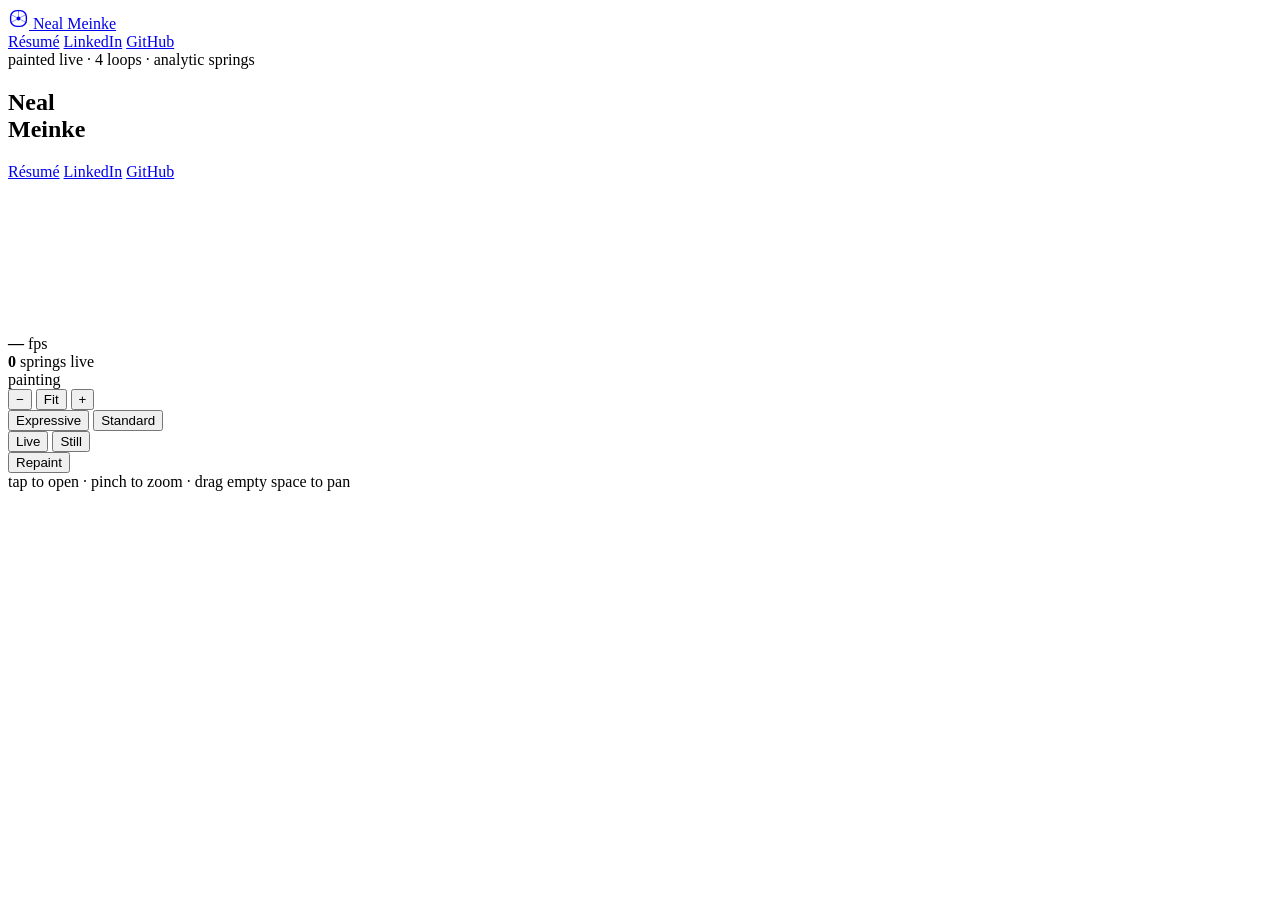
==== index.html @ ae598ada "job titles in projects" ====
<!DOCTYPE html>
<html lang="en">
<head>
<meta charset="UTF-8" />
<meta name="viewport" content="width=device-width, initial-scale=1.0, viewport-fit=cover" />
<title>Neal Meinke — AI Engineer</title>
<meta name="description" content="Neal Meinke — Senior Lead Application Developer at ADP, building the agent layer of ADP Assist. Ten years in conversational AI, six at enterprise scale across ADP, Aetna and Lincoln Financial. Agent architecture, MCP, LangGraph, TypeScript." />
<meta name="author" content="Neal Meinke" />
<meta property="og:title" content="Neal Meinke — Enterprise AI Engineer" />
<meta property="og:description" content="Senior Lead Application Developer at ADP, on the team building ADP Assist. Production AI agents at enterprise scale — and a system for how they get delivered." />
<meta property="og:type" content="profile" />
<meta property="og:url" content="https://nealm682.github.io/" />
<meta name="twitter:card" content="summary" />
<link rel="canonical" href="https://nealm682.github.io/" />
<link rel="preconnect" href="https://fonts.googleapis.com" />
<link rel="preconnect" href="https://fonts.gstatic.com" crossorigin />
<link href="https://fonts.googleapis.com/css2?family=Space+Grotesk:wght@400;500;600;700&family=IBM+Plex+Sans:wght@400;500;600&family=JetBrains+Mono:wght@400;500&display=swap" rel="stylesheet" />
<!-- Bump ?v= whenever site.css or engine.js changes. GitHub Pages caches
     assets for ~10 minutes and browsers cache them harder than HTML, so
     without this a visitor can get new markup with the old stylesheet. -->
<link rel="stylesheet" href="assets/site.css?v=23" />
</head>
<body>

<div id="app">

  <!-- mobile only: identity and links move up here so the reading card
       gets the vertical space they were using inside the rail -->
  <header class="topbar">
    <a class="wordmark" href="./" aria-label="Neal Meinke — home">
      <svg viewBox="0 0 24 24" width="21" height="21" aria-hidden="true" focusable="false">
        <path d="M12 12 L12 2.5 M12 12 L20.5 7.5 M12 12 L20.5 16.5 M12 12 L3.5 16.5 M12 12 L3.5 7.5"
              stroke="currentColor" stroke-width="1" opacity=".5" fill="none" stroke-linecap="round"/>
        <rect x="3" y="3" width="18" height="18" rx="7"
              fill="none" stroke="currentColor" stroke-width="1.6"/>
        <circle cx="12" cy="12" r="2.2" fill="currentColor"/>
      </svg>
      <span>Neal Meinke</span>
    </a>
    <nav class="topnav">
      <a href="resume/">Résumé</a>
      <a href="https://www.linkedin.com/in/neal-meinke-40620150/">LinkedIn</a>
      <a href="https://github.com/nealm682">GitHub</a>
    </nav>
  </header>

  <!-- mobile only: tap-reliable navigation for the current level.
       The graph is the pleasure; this is the guarantee. -->
  <nav class="navstrip" id="navstrip" aria-label="Graph navigation"></nav>

  <aside class="rail">
    <div class="mark"><span class="pulse"></span>painted live · 4 loops · analytic springs</div>

    <div class="head-row">
      <h1 id="ident-name">Neal<br />Meinke</h1>
      <p class="role" id="ident-role"></p>
    </div>

    <div class="detail" id="detail">
      <div class="kicker" id="d-kicker"></div>
      <h2 id="d-title"></h2>
      <div class="scroll" id="d-scroll">
        <p class="body" id="d-body"></p>
        <div class="rule"></div>
        <div class="long" id="d-long"></div>
        <div class="video" id="d-video"></div>
        <div class="golinks" id="d-links"></div>
        <div class="foot-note" id="d-foot"></div>
      </div>
      <div class="chips" id="d-chips"></div>
    </div>

    <div class="rail-foot">
      <div class="links">
        <a href="resume/">Résumé</a>
        <a href="https://www.linkedin.com/in/neal-meinke-40620150/">LinkedIn</a>
        <a href="https://github.com/nealm682">GitHub</a>
      </div>
    </div>
  </aside>

  <div class="split" id="split" role="separator" aria-orientation="vertical"
       aria-label="Resize reading column" tabindex="0"
       title="Drag to resize · double-click to reset"></div>

  <main class="stage">
    <canvas id="c"></canvas>

    <div class="hud lab">
      <div><b id="h-fps">—</b> fps</div>
      <div><b id="h-springs">0</b> springs live</div>
      <div class="state" id="h-state">painting</div>
    </div>

    <div class="controls">
      <!-- Zoom is the only control a visitor needs. Everything tagged .lab is
           hidden unless the page is opened with ?lab — see ARCHITECTURE.md. -->
      <div class="seg" role="group" aria-label="Zoom">
        <button id="b-out" aria-label="Zoom out">&minus;</button>
        <button id="b-fit" aria-label="Reset zoom">Fit</button>
        <button id="b-in" aria-label="Zoom in">+</button>
      </div>
      <div class="seg lab" role="group" aria-label="Motion scheme">
        <button id="b-exp" aria-pressed="true">Expressive</button>
        <button id="b-std" aria-pressed="false">Standard</button>
      </div>
      <div class="seg lab" role="group" aria-label="Ambient motion">
        <button id="b-live" aria-pressed="true">Live</button>
        <button id="b-still" aria-pressed="false">Still</button>
      </div>
      <div class="seg lab">
        <button id="b-repaint" aria-pressed="false">Repaint</button>
      </div>
    </div>

    <div class="hint">tap to open · pinch to zoom · drag empty space to pan</div>
  </main>

</div>

<!-- ============================================================
     CONTENT REGISTRY
     Every file in content/ calls NM.add([...]) or NM.setIdentity({...}).
     Plain <script> tags rather than fetch(), so the site also works when
     opened directly from disk with file:// — no server required to preview.
     To add a branch: drop a new file in content/ and add one line here.
     ============================================================ -->
<script>
  window.NM = {
    identity: null,
    nodes: [],
    add: function (list) { this.nodes = this.nodes.concat(list); return this; },
    setIdentity: function (o) { this.identity = o; return this; }
  };
</script>

<script src="content/00-identity.js"></script>
<script src="content/10-core.js"></script>
<script src="content/20-hubs.js"></script>
<script src="content/30-experience.js"></script>
<script src="content/40-skills.js"></script>
<script src="content/50-projects.js"></script>
<script src="content/60-approach.js"></script>
<script src="content/70-concepts.js"></script>
<script src="content/71-concepts-painted-ui.js"></script>

<script src="assets/engine.js?v=25"></script>
</body>
</html>
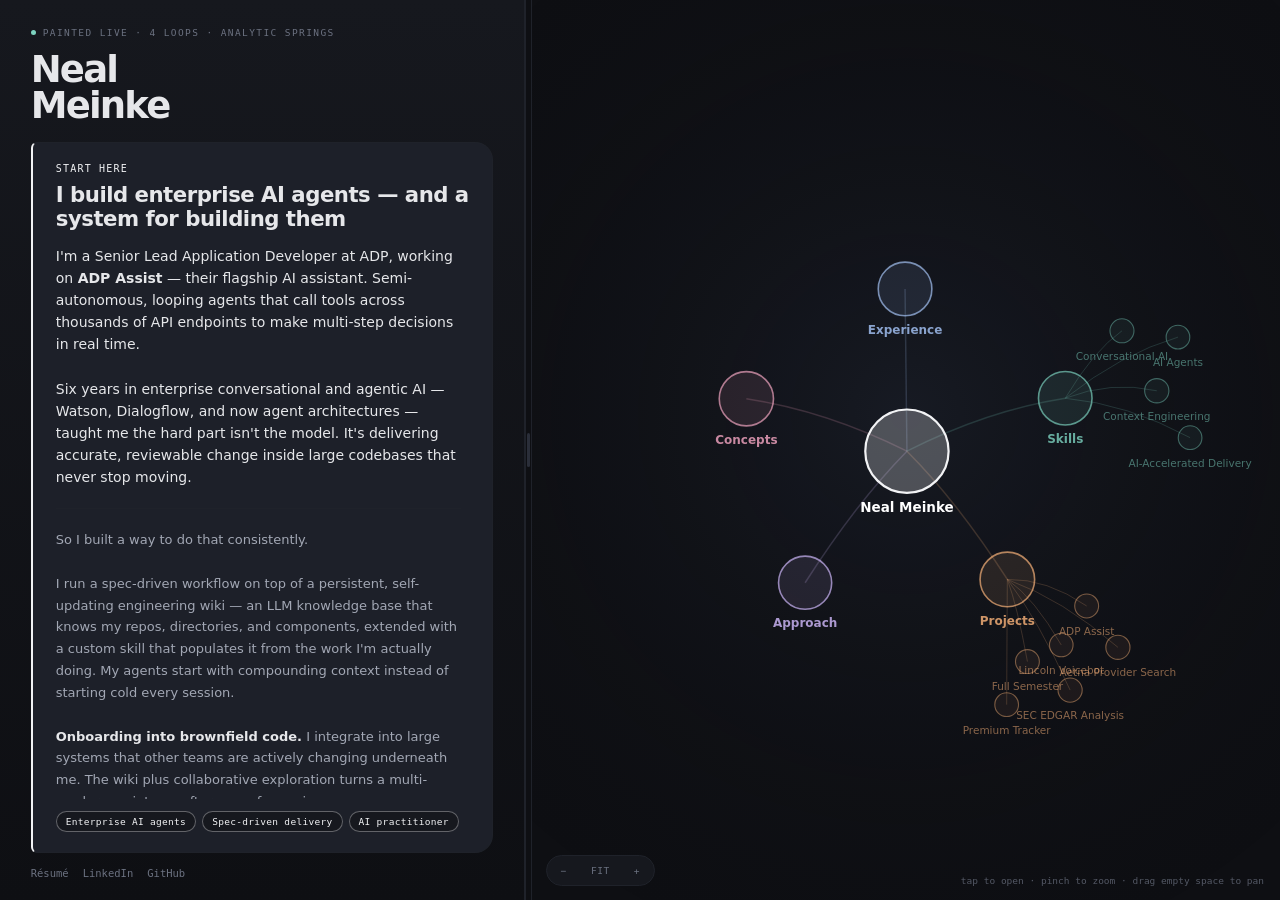
==== commit 5fe4d9b6: "adding resume for easy button" ====
--- a/index.html
+++ b/index.html
@@ -18,7 +18,7 @@
 <!-- Bump ?v= whenever site.css or engine.js changes. GitHub Pages caches
      assets for ~10 minutes and browsers cache them harder than HTML, so
      without this a visitor can get new markup with the old stylesheet. -->
-<link rel="stylesheet" href="assets/site.css?v=23" />
+<link rel="stylesheet" href="assets/site.css?v=26" />
 </head>
 <body>
 
@@ -144,6 +144,6 @@
 <script src="content/70-concepts.js"></script>
 <script src="content/71-concepts-painted-ui.js"></script>
 
-<script src="assets/engine.js?v=25"></script>
+<script src="assets/engine.js?v=26"></script>
 </body>
 </html>
--- a/assets/site.css
+++ b/assets/site.css
@@ -0,0 +1,442 @@
+/* ============================================================
+   Neal Meinke — painted homepage
+   Above the fold, always. No page scroll, ever.
+
+   Motion system ported from the painted-ui wiki:
+     wiki/techniques/motion-physics.md  — analytic damped springs,
+       spatial/effects families, the six-token table
+     wiki/concepts/four-loops.md        — producers mutate, renderer samples
+     wiki/concepts/client-side-compositing.md — canvas, never waits
+   ============================================================ */
+
+:root {
+  --surface:        #0e0f13;
+  --surface-c:      #16181e;
+  --surface-c-high: #1d2029;
+  --outline:        #2a2e39;
+  --outline-soft:   #1f222a;
+  --on-surface:     #e6e7ea;
+  --on-surface-var: #a2a7b4;
+  --on-surface-dim: #6b7180;
+
+  --exp:  #a8c7fa;
+  --skl:  #7dd3c0;
+  --prj:  #ffb77c;
+  --app:  #d3bbff;
+  --cpt:  #f7a8c4;
+  --core: #f2f3f5;
+
+  --disp: 'Space Grotesk', system-ui, sans-serif;
+  --body: 'IBM Plex Sans', system-ui, -apple-system, sans-serif;
+  --mono: 'JetBrains Mono', ui-monospace, monospace;
+}
+
+* { box-sizing: border-box; }
+
+html, body {
+  margin: 0; padding: 0;
+  height: 100%;
+  overflow: hidden;              /* above the fold. non-negotiable. */
+  overscroll-behavior: none;
+}
+
+body {
+  background: var(--surface);
+  color: var(--on-surface);
+  font-family: var(--body);
+  -webkit-font-smoothing: antialiased;
+  touch-action: manipulation;
+}
+
+#app {
+  position: fixed; inset: 0;
+  height: 100dvh;
+  display: grid;
+  /* the reading column takes the space; the graph gets what's left.
+     --rail-w is driven by the splitter. */
+  --rail-w: 41vw;
+  grid-template-columns: minmax(340px, var(--rail-w)) 7px 1fr;
+}
+
+/* ---------------- mobile top bar (hidden on desktop) ---------------- */
+
+.topbar { display: none; }
+.navstrip { display: none; }
+
+/* ---------------- splitter ---------------- */
+
+.split {
+  position: relative; z-index: 5;
+  background: var(--surface);
+  cursor: col-resize;
+  display: flex; align-items: center; justify-content: center;
+  border-left: 1px solid var(--outline-soft);
+  border-right: 1px solid var(--outline-soft);
+  transition: background .2s;
+  touch-action: none;
+}
+.split::before {
+  content: ''; width: 3px; height: 34px; border-radius: 999px;
+  background: var(--outline); transition: background .2s, height .2s;
+}
+.split:hover::before, .split:focus-visible::before, .split.dragging::before {
+  background: var(--skl); height: 60px;
+}
+.split:focus-visible { outline: none; }
+.split.dragging { background: var(--surface-c); }
+body.resizing { cursor: col-resize; user-select: none; }
+
+/* ---------------- left rail: identity + the read ---------------- */
+
+.rail {
+  position: relative; z-index: 3;
+  display: flex; flex-direction: column;
+  padding: clamp(22px, 3vh, 36px) clamp(24px, 2.4vw, 46px) clamp(16px, 2vh, 26px);
+  border-right: 1px solid var(--outline-soft);
+  background: linear-gradient(180deg, var(--surface-c) 0%, var(--surface) 100%);
+  min-height: 0;
+  /* type below scales against THIS column, not the viewport — so everything
+     grows when you drag the splitter, instead of stopping at a fixed cap */
+  container-type: inline-size;
+  container-name: read;
+}
+
+.mark {
+  font-family: var(--mono); font-size: 9.5px; letter-spacing: 1.4px;
+  text-transform: uppercase; color: var(--on-surface-dim);
+  display: flex; align-items: center; gap: 7px; margin-bottom: 14px;
+}
+.mark .pulse {
+  width: 5px; height: 5px; border-radius: 50%; background: var(--skl); flex: 0 0 auto;
+}
+
+.head-row {
+  display: flex; align-items: flex-end; gap: clamp(16px, 2vw, 34px);
+  margin-bottom: 18px; flex: 0 0 auto;
+}
+h1 {
+  font-family: var(--disp); font-weight: 700;
+  font-size: clamp(30px, 8cqi, 58px);
+  line-height: .98; letter-spacing: -1.8px;
+  margin: 0; flex: 0 0 auto;
+}
+.role {
+  font-size: clamp(12.5px, 1.7cqi, 16.5px); line-height: 1.52;
+  color: var(--on-surface-var); margin: 0 0 4px; flex: 1 1 auto;
+}
+.role b { color: var(--on-surface); font-weight: 600; }
+
+/* the reading card — takes every pixel the rail can spare */
+.detail {
+  background: var(--surface-c-high);
+  border: 1px solid var(--outline-soft);
+  border-left: 2px solid var(--accent-live, var(--outline));
+  border-radius: 6px 18px 18px 6px;
+  padding: clamp(16px, 2.2vh, 24px) clamp(18px, 1.8vw, 30px);
+  flex: 1 1 auto;
+  min-height: 0;
+  display: flex; flex-direction: column;
+  transition: border-color .35s;
+}
+
+.detail .kicker {
+  font-family: var(--mono); font-size: clamp(10px, 1.1cqi, 13px);
+  letter-spacing: 1.2px;
+  text-transform: uppercase; color: var(--accent-live, var(--on-surface-dim));
+  margin-bottom: 9px; flex: 0 0 auto;
+}
+.detail h2 {
+  font-family: var(--disp); font-weight: 600;
+  font-size: clamp(18px, 4.6cqi, 46px);
+  letter-spacing: -.5px; margin: 0 0 14px; line-height: 1.12; flex: 0 0 auto;
+}
+
+/* one scroll region: short read, rule, long read */
+.detail .scroll {
+  flex: 1 1 auto; min-height: 0; overflow-y: auto; padding-right: 8px;
+  scrollbar-width: thin; scrollbar-color: var(--outline) transparent;
+}
+.detail .scroll::-webkit-scrollbar { width: 4px; }
+.detail .scroll::-webkit-scrollbar-thumb { background: var(--outline); border-radius: 4px; }
+
+/* No fixed character cap — the text fills whatever width the splitter gives it.
+   Line length is held steady by scaling the type with the column instead.
+   The ratio matters: chars-per-line ≈ 2 / (cqi factor), so 2.7cqi holds the
+   measure near 70 characters whether the rail is 500px or 1200px wide. */
+.detail .body {
+  font-size: clamp(14px, 2.7cqi, 30px); line-height: 1.58;
+  color: var(--on-surface); margin: 0; white-space: pre-wrap;
+}
+.detail .body::after {
+  content: '▍'; color: var(--accent-live, var(--skl)); opacity: var(--caret, 0);
+}
+.detail .rule {
+  height: 1px; background: var(--outline-soft); margin: 20px 0;
+}
+.detail .long {
+  font-size: clamp(13px, 2.4cqi, 27px); line-height: 1.68;
+  color: var(--on-surface-var); margin: 0; white-space: pre-wrap;
+}
+.detail .long strong { color: var(--on-surface); font-weight: 600; }
+.detail .foot-note {
+  font-family: var(--mono); font-size: clamp(10px, 1.05cqi, 12.5px);
+  color: var(--on-surface-dim); margin-top: 16px; line-height: 1.7;
+}
+
+/* ---------------- inline looping clip ----------------
+   Silent, autoplaying, repeating. Shows a thing instead of describing it. */
+
+.clip { margin: 0 0 18px; }
+.clip video, .clip img {
+  width: 100%; display: block;
+  border: 1px solid var(--outline);
+  border-radius: 14px;
+  background: var(--surface-c);
+}
+.clip figcaption {
+  font-family: var(--mono); font-size: clamp(10px, 1.05cqi, 12px);
+  color: var(--on-surface-dim);
+  margin-top: 9px; line-height: 1.5;
+}
+
+/* ---------------- embedded demo video ----------------
+   Click-to-load facade: a thumbnail until you press play, then the real
+   player. Embedding an iframe on every node would pull ~1MB of YouTube
+   script and set third-party cookies before anyone asked to watch. */
+
+.video { margin-top: 20px; }
+.video:empty { margin-top: 0; }
+
+.vfacade {
+  position: relative; display: block; width: 100%;
+  aspect-ratio: 16 / 9;
+  padding: 0; border: 1px solid var(--outline); border-radius: 14px;
+  overflow: hidden; background: var(--surface-c); cursor: pointer;
+  transition: border-color .25s;
+}
+.vfacade:hover { border-color: var(--accent-live, var(--skl)); }
+.vfacade img {
+  width: 100%; height: 100%; object-fit: cover; display: block;
+  opacity: .78; transition: opacity .3s, transform .5s cubic-bezier(.2,.8,.2,1);
+}
+.vfacade:hover img { opacity: 1; transform: scale(1.03); }
+
+.vplay {
+  position: absolute; inset: 0; margin: auto;
+  width: 58px; height: 58px; border-radius: 50%;
+  background: rgba(14,15,19,.66);
+  -webkit-backdrop-filter: blur(6px); backdrop-filter: blur(6px);
+  border: 1px solid rgba(255,255,255,.22);
+  display: flex; align-items: center; justify-content: center;
+  transition: background .25s, transform .25s;
+}
+.vfacade:hover .vplay { background: rgba(14,15,19,.85); transform: scale(1.07); }
+.vplay svg { margin-left: 3px; }
+
+.vcap {
+  position: absolute; left: 12px; bottom: 10px;
+  font-family: var(--mono); font-size: 10.5px; letter-spacing: .4px;
+  color: #fff; text-shadow: 0 1px 8px rgba(0,0,0,.9);
+}
+
+.video iframe {
+  width: 100%; aspect-ratio: 16 / 9;
+  border: 0; border-radius: 14px; display: block;
+}
+
+/* outbound links to things hosted elsewhere */
+.golinks { display: flex; flex-wrap: wrap; gap: 8px; margin-top: 16px; flex: 0 0 auto; }
+.golinks:empty { margin-top: 0; }
+.golink {
+  display: inline-flex; align-items: center; gap: 8px;
+  font-family: var(--disp); font-weight: 500;
+  font-size: clamp(12.5px, 1.35cqi, 15.5px);
+  padding: 7px 13px; border-radius: 10px;
+  border: 1px solid var(--outline); background: var(--surface-c);
+  text-decoration: none; opacity: 0; transform: translateY(4px);
+}
+.golink:hover { background: var(--surface-c-high); }
+.golink .arr { font-size: 11px; opacity: .75; }
+
+/* the filled one — the action you'd most like a visitor to take */
+.golink.primary { font-weight: 600; }
+.golink.primary:hover { filter: brightness(1.1); }
+.golink.primary .arr { opacity: .6; }
+
+.chips { display: flex; flex-wrap: wrap; gap: 6px; margin-top: 12px; flex: 0 0 auto; }
+.chip {
+  font-family: var(--mono); font-size: 9.5px; letter-spacing: .3px;
+  padding: 4px 9px; border-radius: 999px;
+  border: 1px solid var(--outline); color: var(--on-surface-var);
+  background: var(--surface-c);
+  opacity: 0; transform: translateY(4px);
+}
+
+.rail-foot { margin-top: 14px; flex: 0 0 auto; }
+.links { display: flex; gap: 14px; }
+.links a {
+  font-family: var(--mono); font-size: 10.5px; color: var(--on-surface-dim);
+  text-decoration: none; border-bottom: 1px solid transparent; padding-bottom: 2px;
+}
+.links a:hover { color: var(--skl); border-bottom-color: var(--skl); }
+
+/* ---------------- stage ---------------- */
+
+.stage { position: relative; min-width: 0; min-height: 0; }
+canvas {
+  display: block; width: 100%; height: 100%; cursor: default;
+  touch-action: none;              /* so a drag is a drag, not a scroll */
+}
+
+/* Instrumentation. Hidden for visitors; revealed with ?lab on the URL so the
+   engine can still be demonstrated without maintaining a second build. */
+.lab { display: none !important; }
+body.lab .lab { display: flex !important; }
+body.lab .hud.lab { display: block !important; }
+
+.hud {
+  position: absolute; top: 14px; right: 16px; z-index: 4;
+  font-family: var(--mono); font-size: 9.5px; letter-spacing: .4px;
+  color: var(--on-surface-dim); text-align: right; line-height: 1.85;
+  pointer-events: none; user-select: none;
+}
+.hud b { color: var(--on-surface-var); font-weight: 500; }
+.hud .state { color: var(--skl); }
+.hud .state.quiesced { color: var(--on-surface-dim); }
+
+.controls {
+  position: absolute; left: 14px; bottom: 14px; z-index: 4;
+  display: flex; gap: 7px; align-items: center; flex-wrap: wrap;
+}
+.seg {
+  display: flex; background: var(--surface-c); border: 1px solid var(--outline-soft);
+  border-radius: 999px; padding: 3px; gap: 2px;
+}
+.seg button {
+  font-family: var(--mono); font-size: 9.5px; letter-spacing: .5px;
+  text-transform: uppercase; color: var(--on-surface-dim);
+  background: none; border: none; cursor: pointer;
+  padding: 6px 11px; border-radius: 999px;
+  transition: background .25s, color .25s;
+}
+.seg button[aria-pressed="true"] { background: var(--surface-c-high); color: var(--on-surface); }
+.seg button:hover { color: var(--on-surface); }
+
+.hint {
+  position: absolute; right: 16px; bottom: 14px; z-index: 4;
+  font-family: var(--mono); font-size: 9.5px; color: var(--on-surface-dim);
+  pointer-events: none; opacity: .75;
+}
+
+/* ---------------- responsive: still no page scroll ---------------- */
+
+@media (max-width: 1180px) {
+  #app { --rail-w: 46vw; }
+}
+
+@media (max-width: 820px) {
+  /* four stacked rows: header, graph, nav strip, reading card */
+  #app {
+    grid-template-columns: 1fr;
+    grid-template-rows: auto 1fr auto auto;
+  }
+  .split { display: none; }
+
+  .navstrip {
+    order: 2;
+    display: block;
+    padding: 10px 12px;
+    border-top: 1px solid var(--outline-soft);
+    background: var(--surface);
+  }
+
+  .navselect {
+    -webkit-appearance: none; appearance: none;
+    width: 100%; min-height: 46px;
+    padding: 0 40px 0 16px;
+    border-radius: 12px;
+    border: 1px solid var(--outline);
+    background-color: var(--surface-c);
+    color: var(--on-surface);
+    font-family: var(--disp); font-weight: 600; font-size: 15px;
+    letter-spacing: -.2px;
+    touch-action: manipulation;
+    /* chevron, drawn rather than shipped as an asset */
+    background-image:
+      url("data:image/svg+xml;utf8,<svg xmlns='http://www.w3.org/2000/svg' width='14' height='9' viewBox='0 0 14 9'><path d='M1 1l6 6 6-6' fill='none' stroke='%237dd3c0' stroke-width='1.8' stroke-linecap='round' stroke-linejoin='round'/></svg>");
+    background-repeat: no-repeat;
+    background-position: right 15px center;
+  }
+  .navselect:focus { outline: none; border-color: var(--skl); }
+  .navselect option { background: var(--surface-c); color: var(--on-surface); }
+  .navselect optgroup { background: var(--surface); color: var(--on-surface-dim); }
+
+  .topbar {
+    order: 0;
+    display: flex; align-items: center; justify-content: space-between;
+    gap: 12px;
+    padding: 10px 14px calc(10px + env(safe-area-inset-top, 0px));
+    border-bottom: 1px solid var(--outline-soft);
+    background: var(--surface-c);
+    min-height: 46px;
+  }
+  .wordmark {
+    display: inline-flex; align-items: center; gap: 9px;
+    text-decoration: none; color: var(--on-surface);
+    font-family: var(--disp); font-weight: 600; font-size: 15px;
+    letter-spacing: -.3px;
+  }
+  .wordmark svg { color: var(--skl); flex: 0 0 auto; }
+  .topnav { display: flex; gap: 14px; }
+  .topnav a {
+    font-family: var(--mono); font-size: 10.5px; color: var(--on-surface-dim);
+    text-decoration: none; padding: 6px 0;
+  }
+  .topnav a:active { color: var(--skl); }
+
+  .stage { order: 1; }
+
+  /* the rail is now nothing but the reading card */
+  .rail {
+    order: 3; border-right: none; border-top: 1px solid var(--outline-soft);
+    padding: 0 12px calc(12px + env(safe-area-inset-bottom, 0px));
+    max-height: 48dvh;
+  }
+  .mark, .head-row, .rail-foot { display: none; }
+
+  .detail {
+    border-radius: 14px; padding: 14px 16px;
+    border-left-width: 2px; margin-top: 12px;
+  }
+  .detail h2 { font-size: 18px; margin-bottom: 10px; }
+  .detail .body { font-size: 14.5px; }
+  .detail .long { font-size: 13.5px; }
+  .hint { display: none; }
+
+  /* zoom becomes two small round buttons in the corner rather than a pill —
+     the graph needs the real estate more than the label does */
+  .controls { bottom: 10px; left: 10px; right: auto; gap: 6px; }
+  .controls .seg {
+    background: none; border: none; padding: 0; gap: 6px;
+  }
+  .controls .seg button {
+    width: 38px; height: 38px; padding: 0;
+    display: flex; align-items: center; justify-content: center;
+    border-radius: 50%; font-size: 17px; line-height: 1;
+    background: rgba(22,24,30,.82); border: 1px solid var(--outline-soft);
+    color: var(--on-surface-var);
+    -webkit-backdrop-filter: blur(6px); backdrop-filter: blur(6px);
+  }
+  .controls .seg button:active { background: var(--surface-c-high); }
+  /* "Fit" is redundant on touch — double-tap resets, and the nav strip
+     re-frames on every selection */
+  #b-fit { display: none; }
+  body.lab .seg.lab button { min-height: 40px; padding: 9px 12px; font-size: 10px;
+    width: auto; height: auto; border-radius: 999px; }
+}
+
+@media (max-width: 820px) and (orientation: landscape) {
+  /* phone on its side — the graph needs the height more than the text does */
+  .rail { max-height: 62dvh; }
+  .topbar { min-height: 40px; padding-top: 6px; padding-bottom: 6px; }
+}
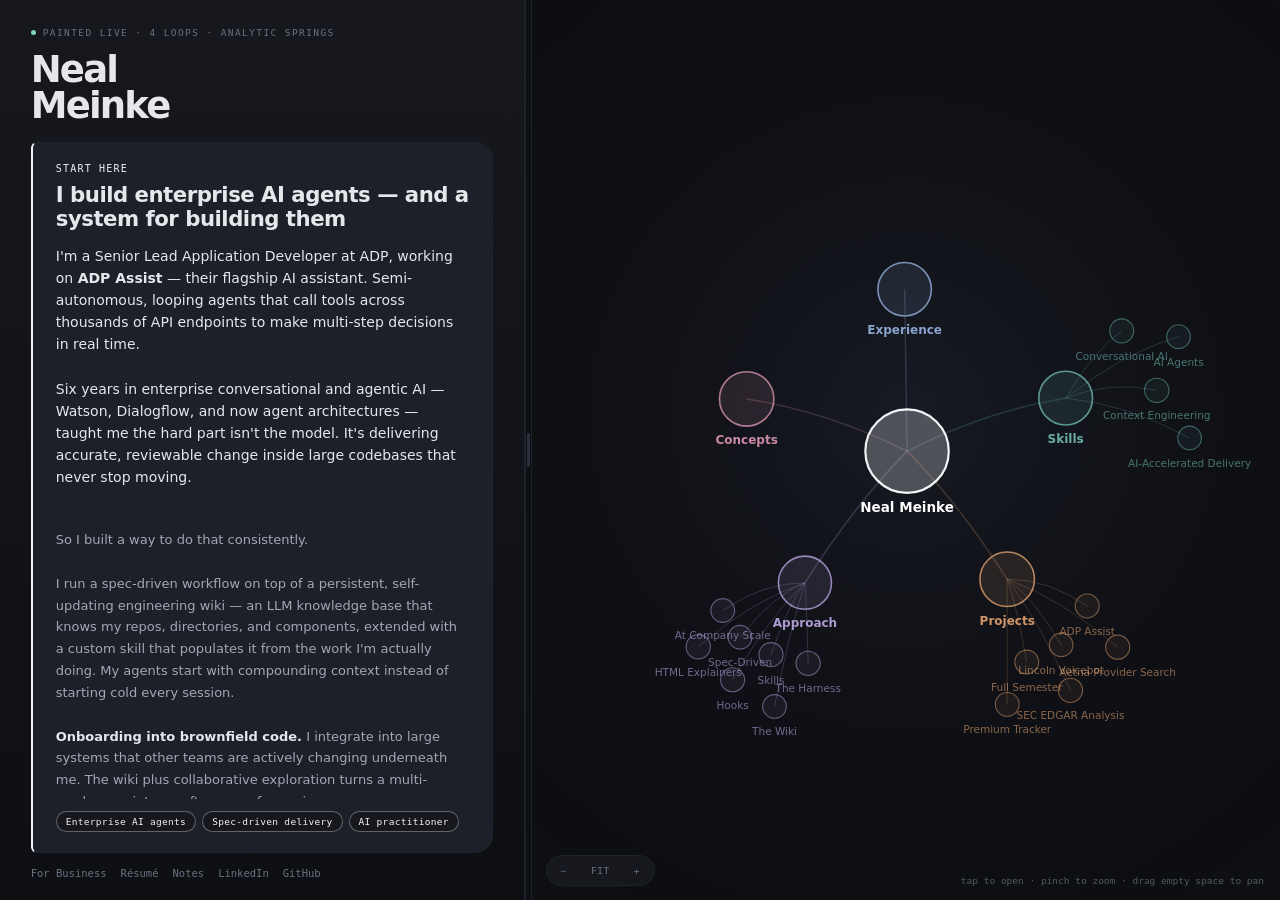
==== commit 8511e0fe: "how a business can apply it" ====
--- a/index.html
+++ b/index.html
@@ -38,7 +38,9 @@
       <span>Neal Meinke</span>
     </a>
     <nav class="topnav">
+      <a href="operating-knowledge/">For Business</a>
       <a href="resume/">Résumé</a>
+      <a href="notes/">Notes</a>
       <a href="https://www.linkedin.com/in/neal-meinke-40620150/">LinkedIn</a>
       <a href="https://github.com/nealm682">GitHub</a>
     </nav>
@@ -72,7 +74,9 @@
 
     <div class="rail-foot">
       <div class="links">
+        <a href="operating-knowledge/">For Business</a>
         <a href="resume/">Résumé</a>
+        <a href="notes/">Notes</a>
         <a href="https://www.linkedin.com/in/neal-meinke-40620150/">LinkedIn</a>
         <a href="https://github.com/nealm682">GitHub</a>
       </div>
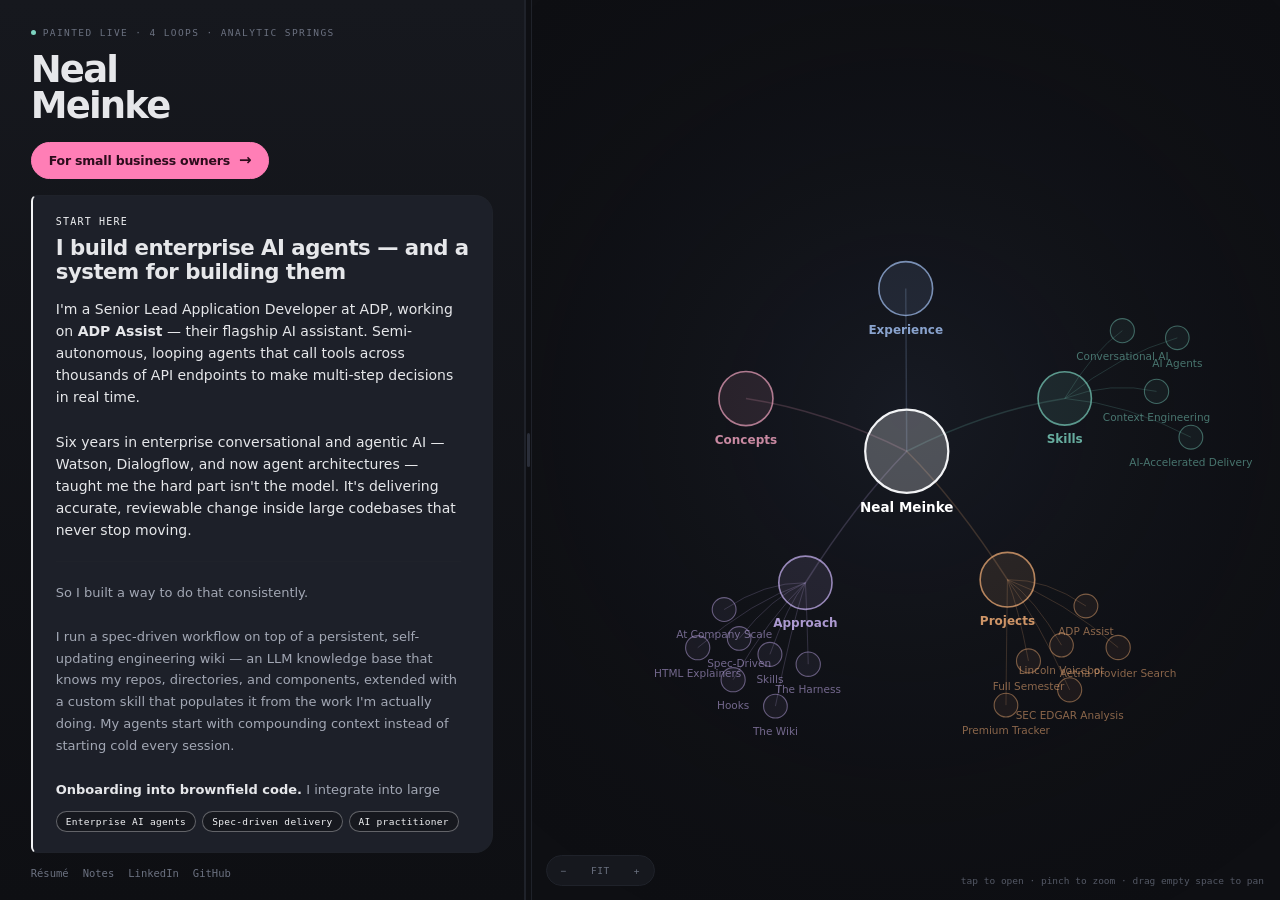
==== commit 660e2bf3: "adding pink button" ====
--- a/index.html
+++ b/index.html
@@ -18,7 +18,7 @@
 <!-- Bump ?v= whenever site.css or engine.js changes. GitHub Pages caches
      assets for ~10 minutes and browsers cache them harder than HTML, so
      without this a visitor can get new markup with the old stylesheet. -->
-<link rel="stylesheet" href="assets/site.css?v=26" />
+<link rel="stylesheet" href="assets/site.css?v=27" />
 </head>
 <body>
 
@@ -38,7 +38,6 @@
       <span>Neal Meinke</span>
     </a>
     <nav class="topnav">
-      <a href="operating-knowledge/">For Business</a>
       <a href="resume/">Résumé</a>
       <a href="notes/">Notes</a>
       <a href="https://www.linkedin.com/in/neal-meinke-40620150/">LinkedIn</a>
@@ -58,6 +57,14 @@
       <p class="role" id="ident-role"></p>
     </div>
 
+    <!-- Deliberately outside .head-row: the head row is hidden on mobile and
+         this button should survive that. Sits above the reading card at every
+         width. -->
+    <a class="biz-cta" href="operating-knowledge/">
+      <span class="t">For small business owners</span>
+      <span class="ar" aria-hidden="true">→</span>
+    </a>
+
     <div class="detail" id="detail">
       <div class="kicker" id="d-kicker"></div>
       <h2 id="d-title"></h2>
@@ -74,7 +81,6 @@
 
     <div class="rail-foot">
       <div class="links">
-        <a href="operating-knowledge/">For Business</a>
         <a href="resume/">Résumé</a>
         <a href="notes/">Notes</a>
         <a href="https://www.linkedin.com/in/neal-meinke-40620150/">LinkedIn</a>
--- a/assets/site.css
+++ b/assets/site.css
@@ -25,6 +25,12 @@
   --app:  #d3bbff;
   --cpt:  #f7a8c4;
   --core: #f2f3f5;
+
+  /* Deliberately hotter than --cpt. The node palette is muted so the graph
+     reads as one object; this has to read as an action, not a category. */
+  --biz:     #ff7eb6;
+  --biz-lit: #ffa3cc;
+  --biz-ink: #2d0c1c;
 
   --disp: 'Space Grotesk', system-ui, sans-serif;
   --body: 'IBM Plex Sans', system-ui, -apple-system, sans-serif;
@@ -125,6 +131,47 @@
   color: var(--on-surface-var); margin: 0 0 4px; flex: 1 1 auto;
 }
 .role b { color: var(--on-surface); font-weight: 600; }
+
+/* ---------------- small-business CTA ----------------
+   Lives between the head row and the reading card. The one element on this
+   page addressed to somebody who isn't hiring me. */
+
+.biz-cta {
+  display: inline-flex; align-items: center; gap: 9px;
+  align-self: flex-start; flex: 0 0 auto;
+  margin: 0 0 16px;
+  padding: 10px 17px;
+  border-radius: 999px;
+  background: var(--biz);
+  color: var(--biz-ink);
+  text-decoration: none;
+  font-family: var(--disp); font-weight: 600;
+  font-size: clamp(12.5px, 1.45cqi, 14.5px);
+  letter-spacing: -.2px; line-height: 1;
+  border: 1px solid var(--biz);
+  animation: bizpulse 3.6s ease-in-out infinite;
+  transition: transform .2s cubic-bezier(.2,.6,.2,1), background .2s;
+}
+.biz-cta:hover  { transform: translateY(-2px); background: var(--biz-lit); }
+.biz-cta:active { transform: translateY(0); }
+.biz-cta:focus-visible { outline: 2px solid var(--biz-lit); outline-offset: 3px; }
+.biz-cta .ar { font-size: 15px; line-height: 1; transition: transform .2s; }
+.biz-cta:hover .ar { transform: translateX(3px); }
+
+/* draws the eye once every few seconds without moving anything — the ring
+   expands out of the button rather than the button itself scaling, so it
+   never nudges the layout */
+@keyframes bizpulse {
+  0%, 100% { box-shadow: 0 0 0 0 rgba(255,126,182,.40); }
+  55%      { box-shadow: 0 0 0 10px rgba(255,126,182,0); }
+}
+/* the engine reads this preference too — the button shouldn't be the one
+   thing on the page that ignores it */
+@media (prefers-reduced-motion: reduce) {
+  .biz-cta { animation: none; }
+  .biz-cta:hover { transform: none; }
+  .biz-cta:hover .ar { transform: none; }
+}
 
 /* the reading card — takes every pixel the rail can spare */
 .detail {
@@ -404,6 +451,13 @@
   }
   .mark, .head-row, .rail-foot { display: none; }
 
+  /* the head row goes away on mobile; this deliberately doesn't. Full-width
+     pill sitting above the reading card. */
+  .biz-cta {
+    margin: 12px 0 0; width: 100%;
+    justify-content: center; padding: 12px 16px; font-size: 14px;
+  }
+
   .detail {
     border-radius: 14px; padding: 14px 16px;
     border-left-width: 2px; margin-top: 12px;
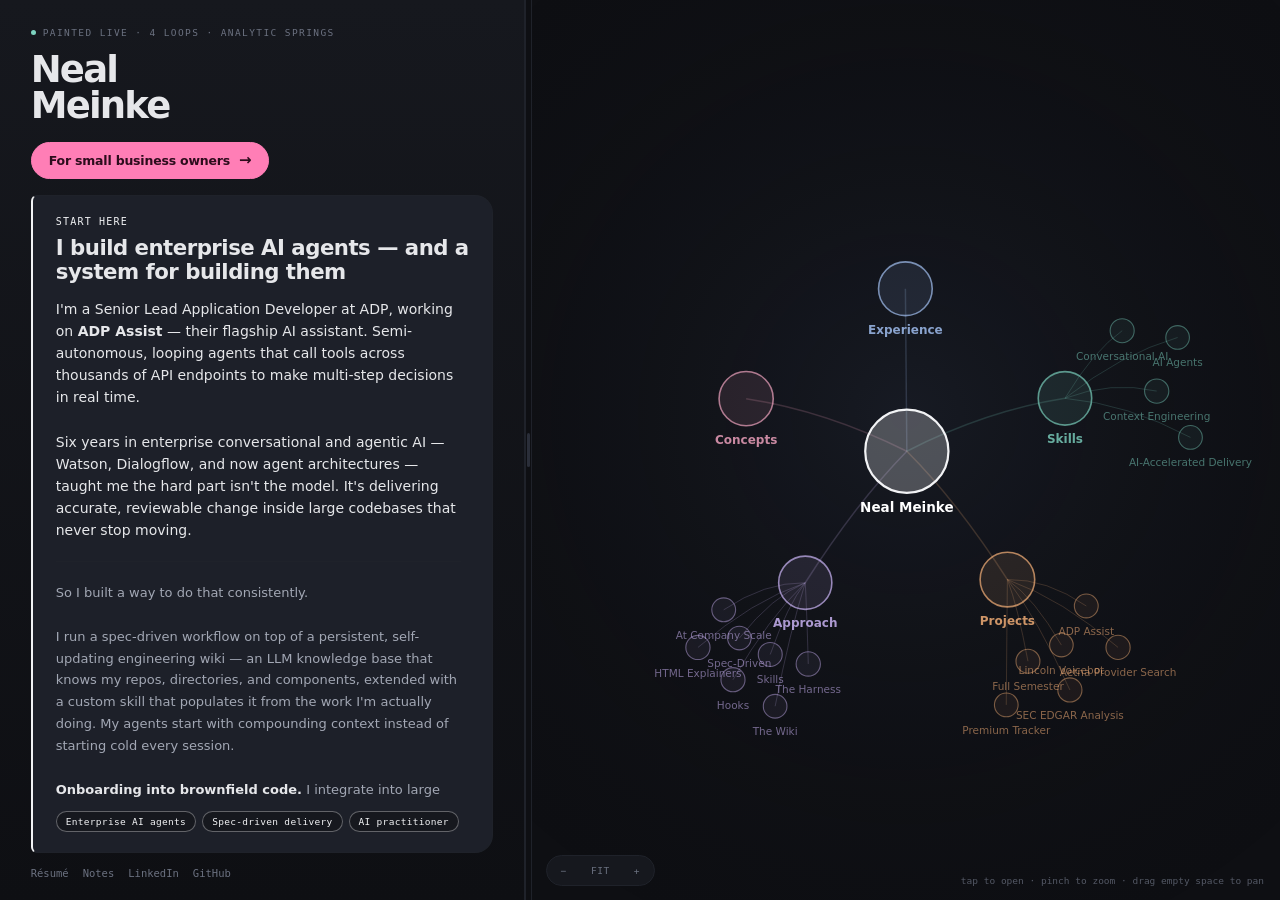
==== commit 43b519ad: "adding tracking ids from Google" ====
--- a/index.html
+++ b/index.html
@@ -19,6 +19,15 @@
      assets for ~10 minutes and browsers cache them harder than HTML, so
      without this a visitor can get new markup with the old stylesheet. -->
 <link rel="stylesheet" href="assets/site.css?v=27" />
+
+<!-- Google tag (gtag.js) -->
+<script async src="https://www.googletagmanager.com/gtag/js?id=G-M3BQS0FRV9"></script>
+<script>
+  window.dataLayer = window.dataLayer || [];
+  function gtag(){dataLayer.push(arguments);}
+  gtag('js', new Date());
+  gtag('config', 'G-M3BQS0FRV9');
+</script>
 </head>
 <body>
 
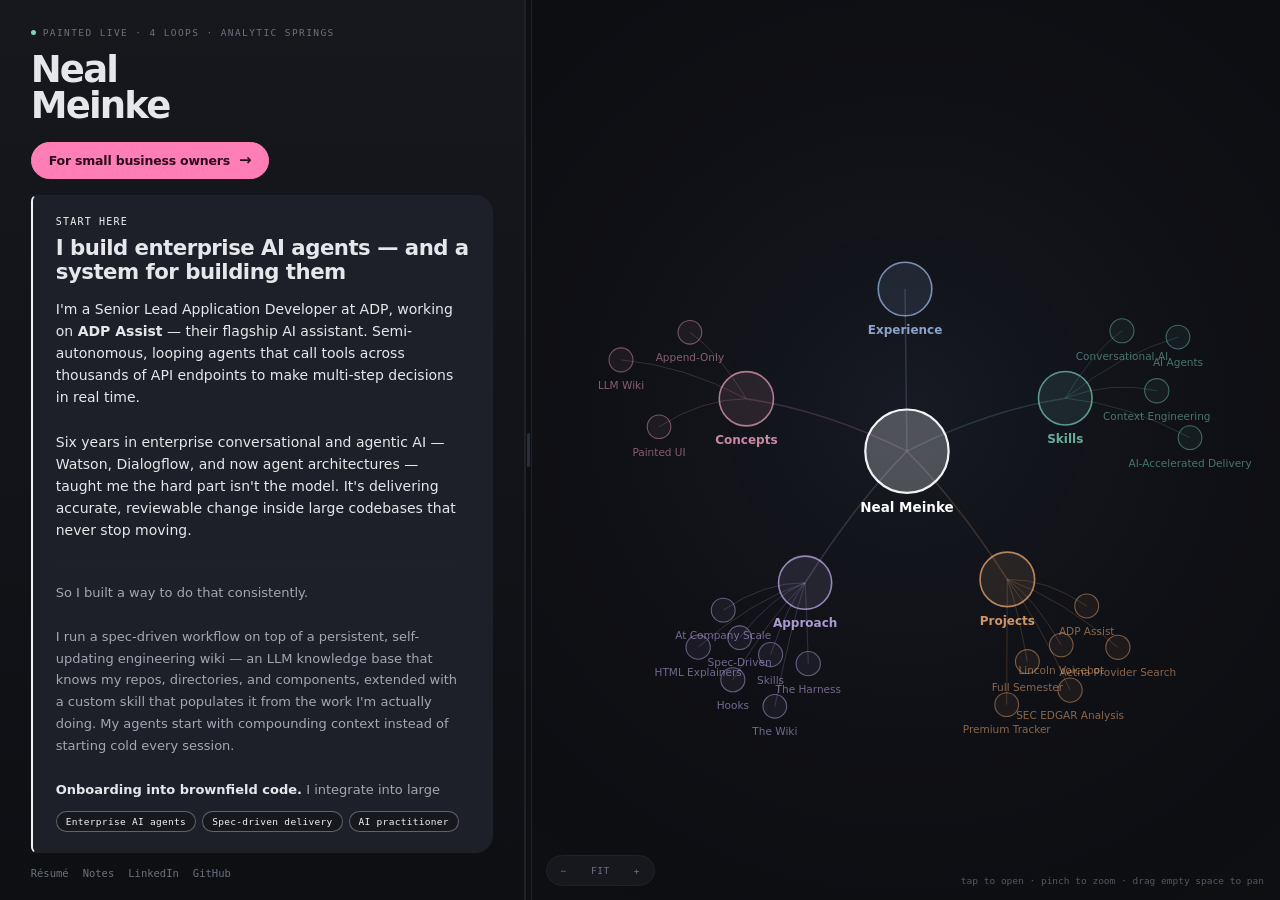
==== commit e5888d5b: "adding mobile expansion for reading" ====
--- a/index.html
+++ b/index.html
@@ -18,7 +18,7 @@
 <!-- Bump ?v= whenever site.css or engine.js changes. GitHub Pages caches
      assets for ~10 minutes and browsers cache them harder than HTML, so
      without this a visitor can get new markup with the old stylesheet. -->
-<link rel="stylesheet" href="assets/site.css?v=27" />
+<link rel="stylesheet" href="assets/site.css?v=28" />
 
 <!-- Google tag (gtag.js) -->
 <script async src="https://www.googletagmanager.com/gtag/js?id=G-M3BQS0FRV9"></script>
@@ -74,6 +74,14 @@
       <span class="ar" aria-hidden="true">→</span>
     </a>
 
+    <!-- mobile only: the reading card gets about an inch of scroll once the
+         graph, the nav strip and the CTA have taken their share. This expands
+         it to nearly the full screen and hides everything competing with it. -->
+    <button class="sheet-handle" id="sheet-handle" aria-expanded="false" aria-controls="detail">
+      <span class="grip" aria-hidden="true"></span>
+      <span class="txt">Expand for reading</span>
+    </button>
+
     <div class="detail" id="detail">
       <div class="kicker" id="d-kicker"></div>
       <h2 id="d-title"></h2>
@@ -164,5 +172,39 @@
 <script src="content/71-concepts-painted-ui.js"></script>
 
 <script src="assets/engine.js?v=26"></script>
+
+<!-- Mobile reading mode. Kept out of engine.js deliberately — this is layout
+     chrome, not motion, and engine.js shouldn't need a cache bump for it. -->
+<script>
+(function () {
+  var h = document.getElementById('sheet-handle');
+  if (!h) return;
+  var label = h.querySelector('.txt');
+
+  h.addEventListener('click', function () {
+    var on = document.body.classList.toggle('reading');
+    h.setAttribute('aria-expanded', on ? 'true' : 'false');
+    label.textContent = on ? 'Collapse' : 'Expand for reading';
+
+    /* The canvas sizes off its own box. Growing the rail shrinks the stage
+       through the grid, which fires no window resize — so the engine would
+       keep painting at the old height until something else nudged it. */
+    var t0 = Date.now();
+    (function nudge() {
+      window.dispatchEvent(new Event('resize'));
+      if (Date.now() - t0 < 480) requestAnimationFrame(nudge);
+    })();
+  });
+
+  /* Escape leaves reading mode before the engine's own Escape handling takes
+     the graph home — otherwise one key does two things at once. */
+  window.addEventListener('keydown', function (e) {
+    if (e.key === 'Escape' && document.body.classList.contains('reading')) {
+      e.stopPropagation();
+      h.click();
+    }
+  }, true);
+})();
+</script>
 </body>
 </html>
--- a/assets/site.css
+++ b/assets/site.css
@@ -68,6 +68,7 @@
 
 .topbar { display: none; }
 .navstrip { display: none; }
+.sheet-handle { display: none; }   /* mobile-only; see the 820px block */
 
 /* ---------------- splitter ---------------- */
 
@@ -171,6 +172,8 @@
   .biz-cta { animation: none; }
   .biz-cta:hover { transform: none; }
   .biz-cta:hover .ar { transform: none; }
+  /* reading mode still works, it just arrives instead of sliding */
+  .rail, .stage, .sheet-handle .grip { transition: none; }
 }
 
 /* the reading card — takes every pixel the rail can spare */
@@ -448,7 +451,44 @@
     order: 3; border-right: none; border-top: 1px solid var(--outline-soft);
     padding: 0 12px calc(12px + env(safe-area-inset-bottom, 0px));
     max-height: 48dvh;
-  }
+    transition: max-height .42s cubic-bezier(.2, .7, .2, 1);
+  }
+
+  /* ---- reading mode ----------------------------------------------------
+     At 48dvh, minus the CTA, the title and the chips, the actual scroll
+     region is about an inch. This trades the graph for reading space.
+     Only max-height moves: the stage sits in the 1fr row, so growing the
+     rail shrinks it through the grid with nothing else to keep in sync. */
+
+  .sheet-handle {
+    display: flex; align-items: center; justify-content: center; gap: 10px;
+    width: 100%; margin: 10px 0 0; padding: 9px 12px 10px;
+    background: none; border: none; cursor: pointer;
+    font-family: var(--mono); font-size: 10px; letter-spacing: .9px;
+    text-transform: uppercase; color: var(--on-surface-dim);
+    -webkit-tap-highlight-color: transparent;
+    min-height: 40px;                       /* stays a comfortable tap target */
+  }
+  .sheet-handle .grip {
+    width: 32px; height: 4px; border-radius: 999px; background: var(--outline);
+    transition: background .2s, width .25s cubic-bezier(.2,.7,.2,1);
+  }
+  .sheet-handle:active .grip { background: var(--skl); width: 44px; }
+  .sheet-handle:focus-visible { outline: 2px solid var(--skl); outline-offset: -3px; border-radius: 10px; }
+
+  .stage { transition: opacity .42s ease; }
+
+  body.reading .rail    { max-height: 82dvh; }
+  body.reading .stage   { opacity: .16; }
+  body.reading .biz-cta { display: none; }   /* ~58px back */
+  body.reading .chips   { display: none; }   /* the pills at the bottom */
+  body.reading .sheet-handle .grip { width: 44px; background: var(--skl); }
+
+  body.reading .detail            { margin-top: 6px; padding: 12px 14px; }
+  body.reading .detail h2         { font-size: 16.5px; margin-bottom: 8px; }
+  body.reading .detail .kicker    { margin-bottom: 6px; }
+  body.reading .detail .body      { font-size: 15px; }
+  body.reading .detail .long      { font-size: 14.5px; }
   .mark, .head-row, .rail-foot { display: none; }
 
   /* the head row goes away on mobile; this deliberately doesn't. Full-width
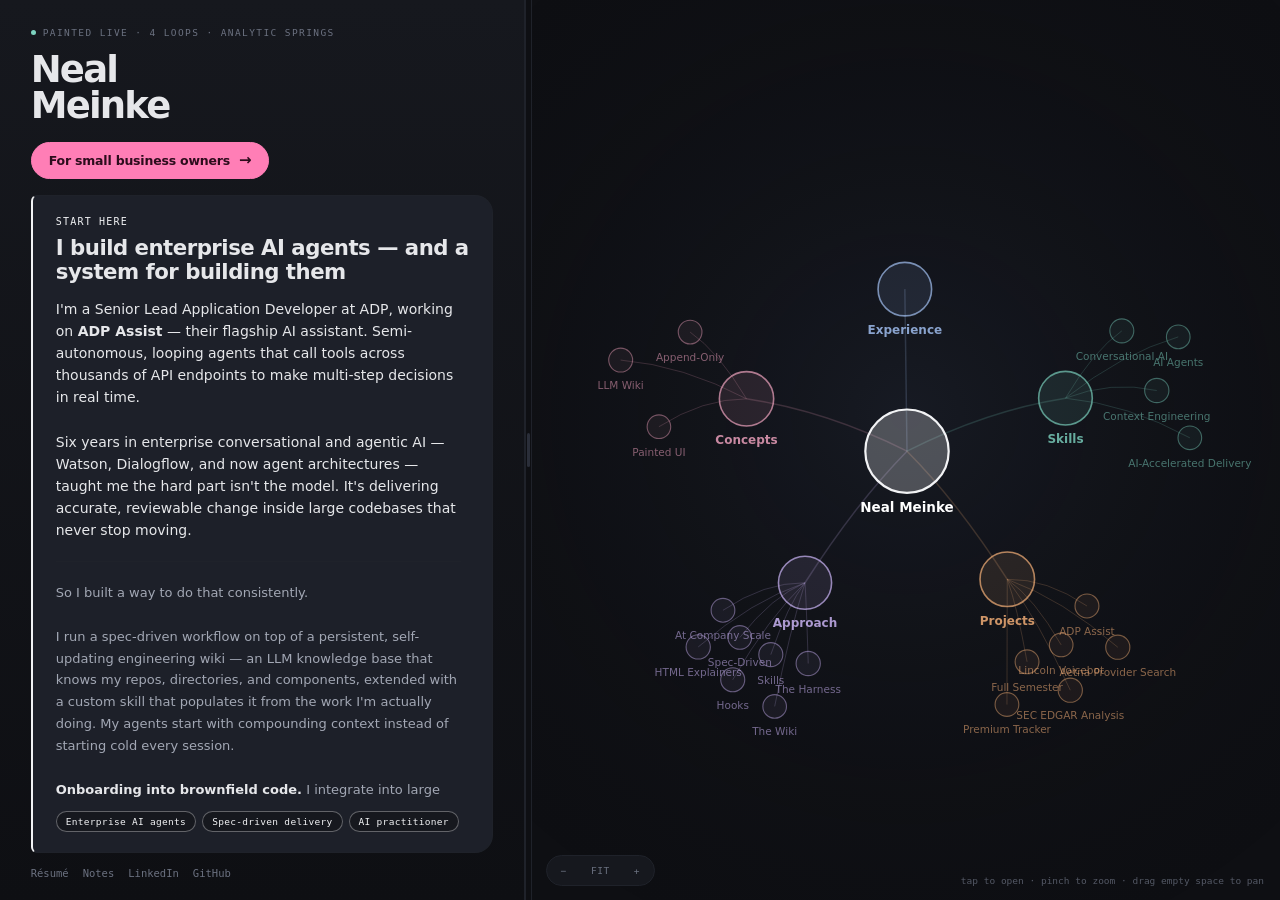
==== commit 8012f01d: "mobile pulse for expanding screen" ====
--- a/index.html
+++ b/index.html
@@ -179,9 +179,51 @@
 (function () {
   var h = document.getElementById('sheet-handle');
   if (!h) return;
-  var label = h.querySelector('.txt');
+  var label  = h.querySelector('.txt');
+  var scroll = document.getElementById('d-scroll');
+
+  /* ---- the hint -------------------------------------------------------
+     Pulses only when the scroll region is actually overflowing, stops for
+     good once the control has been used, and expires on its own after a few
+     cycles so it never becomes permanent ambient motion. */
+  var used = false, hintTimer = null, checkTimer = null;
+
+  function clearHint() {
+    h.classList.remove('hint');
+    clearTimeout(hintTimer);
+  }
+
+  function evaluate() {
+    if (used || !scroll) return;
+    if (document.body.classList.contains('reading')) return clearHint();
+    /* the handle is display:none above 820px — no hint on desktop */
+    if (getComputedStyle(h).display === 'none') return clearHint();
+
+    var overflowing = scroll.scrollHeight - scroll.clientHeight > 24;
+    if (!overflowing) return clearHint();
+
+    h.classList.add('hint');
+    clearTimeout(hintTimer);
+    hintTimer = setTimeout(clearHint, 12000);   /* ~5 cycles, then quiet */
+  }
+
+  function scheduleEvaluate() {
+    clearTimeout(checkTimer);
+    checkTimer = setTimeout(evaluate, 320);     /* let the type-in settle */
+  }
+
+  if (scroll && 'MutationObserver' in window) {
+    /* content is rewritten whenever a node is selected, and types in one
+       character at a time — so measure after it stops changing, not during */
+    new MutationObserver(scheduleEvaluate)
+      .observe(scroll, { childList: true, subtree: true, characterData: true });
+  }
+  window.addEventListener('resize', scheduleEvaluate);
+  scheduleEvaluate();
 
   h.addEventListener('click', function () {
+    used = true;
+    clearHint();
     var on = document.body.classList.toggle('reading');
     h.setAttribute('aria-expanded', on ? 'true' : 'false');
     label.textContent = on ? 'Collapse' : 'Expand for reading';
--- a/assets/site.css
+++ b/assets/site.css
@@ -174,6 +174,7 @@
   .biz-cta:hover .ar { transform: none; }
   /* reading mode still works, it just arrives instead of sliding */
   .rail, .stage, .sheet-handle .grip { transition: none; }
+  .sheet-handle.hint .grip, .sheet-handle.hint .txt { animation: none; }
 }
 
 /* the reading card — takes every pixel the rail can spare */
@@ -476,6 +477,23 @@
   .sheet-handle:active .grip { background: var(--skl); width: 44px; }
   .sheet-handle:focus-visible { outline: 2px solid var(--skl); outline-offset: -3px; border-radius: 10px; }
 
+  /* The hint only runs when the scroll region is genuinely overflowing — a
+     control that pulses over content which already fits is telling a lie.
+     It's also on a budget: it stops after a few cycles rather than pulsing
+     at the reader indefinitely. Ambient motion is a budget, not a default. */
+  @keyframes gripPulse {
+    0%, 100% { background: var(--outline); width: 32px;
+               box-shadow: 0 0 0 0 rgba(125, 211, 192, 0); }
+    45%      { background: var(--skl); width: 48px;
+               box-shadow: 0 0 12px 2px rgba(125, 211, 192, .38); }
+  }
+  @keyframes hintGlow {
+    0%, 100% { color: var(--on-surface-dim); }
+    45%      { color: var(--skl); }
+  }
+  .sheet-handle.hint .grip { animation: gripPulse 2.4s ease-in-out infinite; }
+  .sheet-handle.hint .txt  { animation: hintGlow  2.4s ease-in-out infinite; }
+
   .stage { transition: opacity .42s ease; }
 
   body.reading .rail    { max-height: 82dvh; }
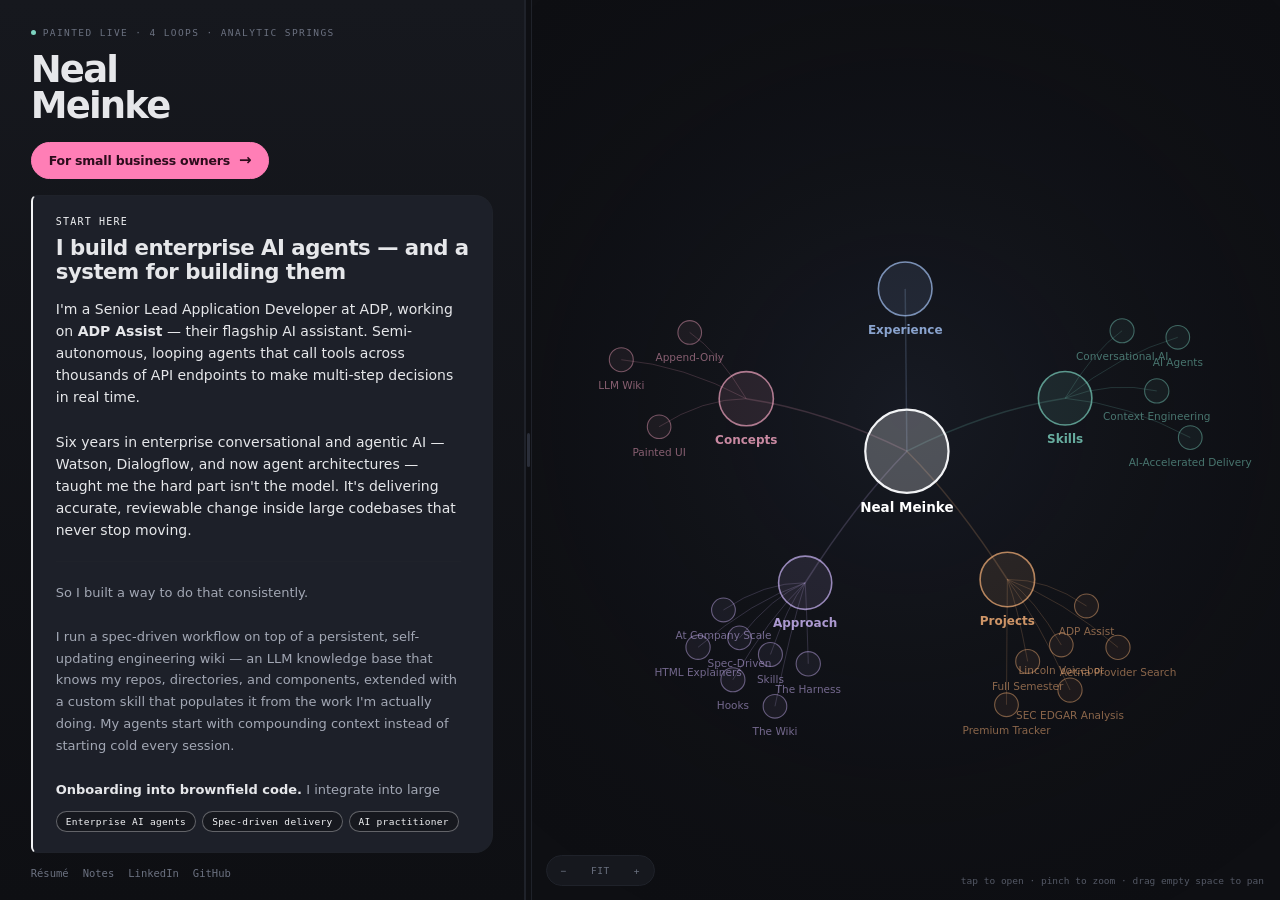
==== commit af770be7: "fixing mobile reader" ====
--- a/index.html
+++ b/index.html
@@ -179,51 +179,9 @@
 (function () {
   var h = document.getElementById('sheet-handle');
   if (!h) return;
-  var label  = h.querySelector('.txt');
-  var scroll = document.getElementById('d-scroll');
-
-  /* ---- the hint -------------------------------------------------------
-     Pulses only when the scroll region is actually overflowing, stops for
-     good once the control has been used, and expires on its own after a few
-     cycles so it never becomes permanent ambient motion. */
-  var used = false, hintTimer = null, checkTimer = null;
-
-  function clearHint() {
-    h.classList.remove('hint');
-    clearTimeout(hintTimer);
-  }
-
-  function evaluate() {
-    if (used || !scroll) return;
-    if (document.body.classList.contains('reading')) return clearHint();
-    /* the handle is display:none above 820px — no hint on desktop */
-    if (getComputedStyle(h).display === 'none') return clearHint();
-
-    var overflowing = scroll.scrollHeight - scroll.clientHeight > 24;
-    if (!overflowing) return clearHint();
-
-    h.classList.add('hint');
-    clearTimeout(hintTimer);
-    hintTimer = setTimeout(clearHint, 12000);   /* ~5 cycles, then quiet */
-  }
-
-  function scheduleEvaluate() {
-    clearTimeout(checkTimer);
-    checkTimer = setTimeout(evaluate, 320);     /* let the type-in settle */
-  }
-
-  if (scroll && 'MutationObserver' in window) {
-    /* content is rewritten whenever a node is selected, and types in one
-       character at a time — so measure after it stops changing, not during */
-    new MutationObserver(scheduleEvaluate)
-      .observe(scroll, { childList: true, subtree: true, characterData: true });
-  }
-  window.addEventListener('resize', scheduleEvaluate);
-  scheduleEvaluate();
+  var label = h.querySelector('.txt');
 
   h.addEventListener('click', function () {
-    used = true;
-    clearHint();
     var on = document.body.classList.toggle('reading');
     h.setAttribute('aria-expanded', on ? 'true' : 'false');
     label.textContent = on ? 'Collapse' : 'Expand for reading';
--- a/assets/site.css
+++ b/assets/site.css
@@ -174,7 +174,7 @@
   .biz-cta:hover .ar { transform: none; }
   /* reading mode still works, it just arrives instead of sliding */
   .rail, .stage, .sheet-handle .grip { transition: none; }
-  .sheet-handle.hint .grip, .sheet-handle.hint .txt { animation: none; }
+  .sheet-handle, .sheet-handle .grip, .sheet-handle .txt { animation: none; }
 }
 
 /* the reading card — takes every pixel the rail can spare */
@@ -477,22 +477,32 @@
   .sheet-handle:active .grip { background: var(--skl); width: 44px; }
   .sheet-handle:focus-visible { outline: 2px solid var(--skl); outline-offset: -3px; border-radius: 10px; }
 
-  /* The hint only runs when the scroll region is genuinely overflowing — a
-     control that pulses over content which already fits is telling a lie.
-     It's also on a budget: it stops after a few cycles rather than pulsing
-     at the reader indefinitely. Ambient motion is a budget, not a default. */
+  /* Pulses whenever the sheet is closed, so the handle reads as an action
+     rather than a divider. It's self-limiting by design: the motion stops
+     the moment the sheet opens, and at that point the reader is reading —
+     movement under the text would just be noise. */
   @keyframes gripPulse {
     0%, 100% { background: var(--outline); width: 32px;
                box-shadow: 0 0 0 0 rgba(125, 211, 192, 0); }
-    45%      { background: var(--skl); width: 48px;
-               box-shadow: 0 0 12px 2px rgba(125, 211, 192, .38); }
+    45%      { background: var(--skl); width: 52px;
+               box-shadow: 0 0 14px 3px rgba(125, 211, 192, .45); }
   }
   @keyframes hintGlow {
     0%, 100% { color: var(--on-surface-dim); }
     45%      { color: var(--skl); }
   }
-  .sheet-handle.hint .grip { animation: gripPulse 2.4s ease-in-out infinite; }
-  .sheet-handle.hint .txt  { animation: hintGlow  2.4s ease-in-out infinite; }
+  @keyframes hintHalo {
+    0%, 100% { background: rgba(125, 211, 192, 0); }
+    45%      { background: rgba(125, 211, 192, .07); }
+  }
+  .sheet-handle       { border-radius: 12px; animation: hintHalo 2.4s ease-in-out infinite; }
+  .sheet-handle .grip { animation: gripPulse 2.4s ease-in-out infinite; }
+  .sheet-handle .txt  { animation: hintGlow  2.4s ease-in-out infinite; }
+
+  /* open: hold the highlighted state, stop moving */
+  body.reading .sheet-handle,
+  body.reading .sheet-handle .grip,
+  body.reading .sheet-handle .txt { animation: none; }
 
   .stage { transition: opacity .42s ease; }
 
